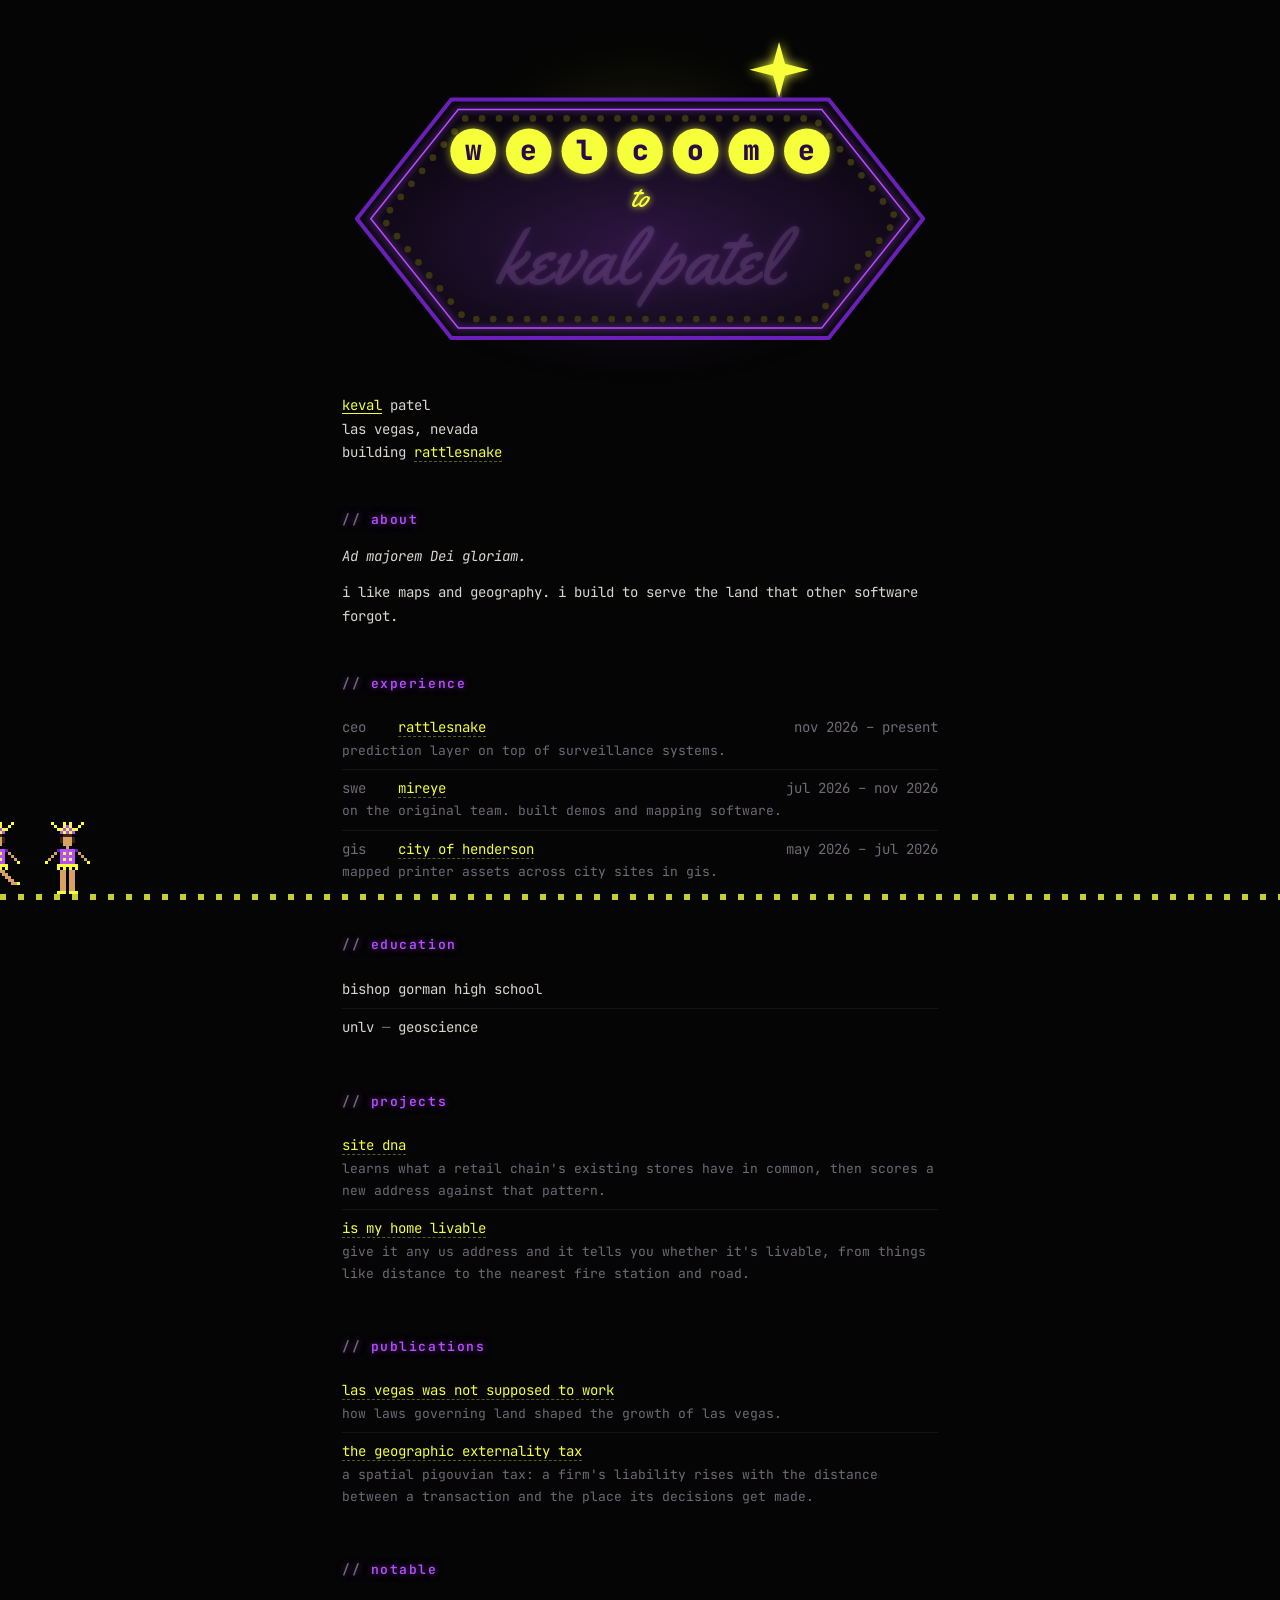
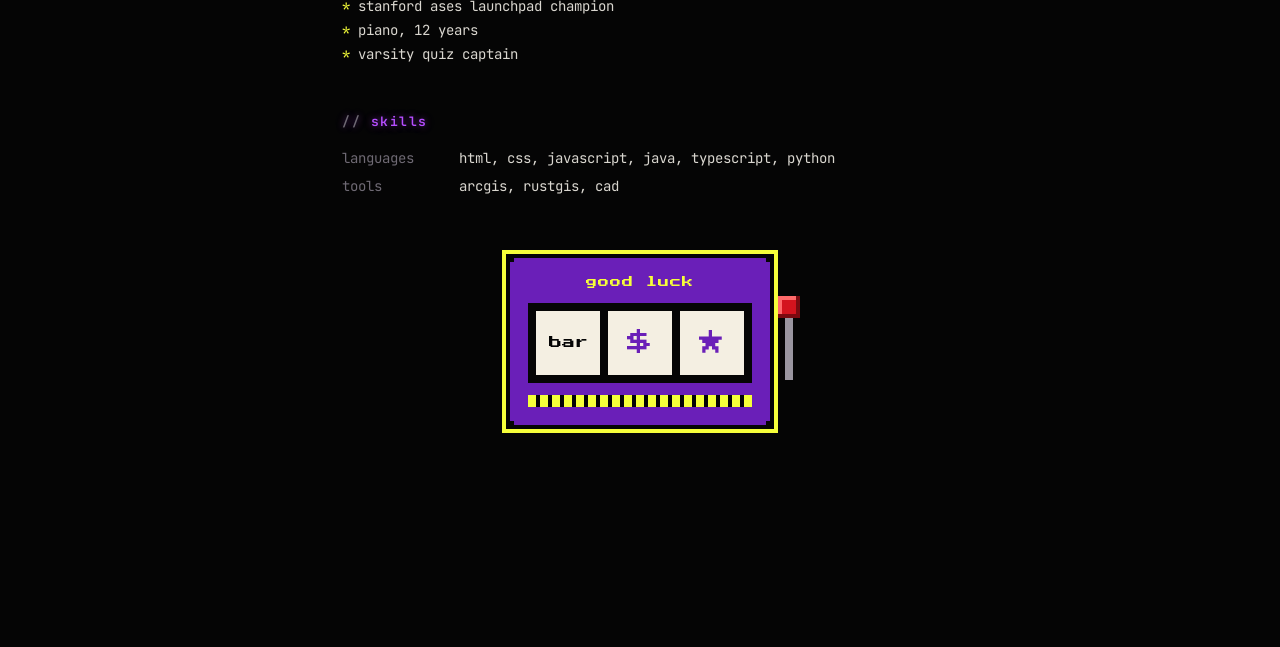
==== index.html @ f0a4af42 "rattlesnake heist: mobster snatches the snake; remove bio snake; stop sideways scroll on phones Co-A" ====
<!doctype html>
<html lang="en">
<head>
  <meta charset="utf-8">
  <meta name="viewport" content="width=device-width, initial-scale=1">
  <title>keval patel</title>
  <meta name="description" content="keval patel — las vegas, nevada. building rattlesnake.">
  <meta property="og:title" content="keval patel">
  <meta property="og:description" content="las vegas, nevada. building rattlesnake.">
  <meta property="og:type" content="website">
  <meta property="og:url" content="https://kevalpa.tel/">
  <meta property="og:image" content="https://kevalpa.tel/og.png">
  <meta property="og:image:width" content="1200">
  <meta property="og:image:height" content="630">
  <meta property="og:image:alt" content="a neon las vegas style sign reading welcome to keval patel">
  <meta name="twitter:card" content="summary_large_image">
  <meta name="theme-color" content="#050505">
  <link rel="icon" href="favicon.svg?v=2" type="image/svg+xml">
  <link rel="icon" href="favicon-32.png?v=2" type="image/png" sizes="32x32">
  <link rel="apple-touch-icon" href="apple-touch-icon.png?v=2">
  <link rel="preconnect" href="https://fonts.googleapis.com">
  <link rel="preconnect" href="https://fonts.gstatic.com" crossorigin>
  <link href="https://fonts.googleapis.com/css2?family=JetBrains+Mono:wght@400;600;800&family=Press+Start+2P&family=Yellowtail&display=swap" rel="stylesheet">
  <link rel="stylesheet" href="style.css?v=1795157743">
</head>
<body>
  <main>

    <!-- the sign. click it to flip the power. -->
    <header>
      <h1 class="sr">keval patel</h1>
      <button class="sign" id="sign" type="button" aria-label="neon sign reading welcome to keval patel. click to flip the power.">
        <svg viewBox="0 0 600 330" aria-hidden="true">
          <defs>
            <filter id="blur-lg" x="-20%" y="-50%" width="140%" height="200%"><feGaussianBlur stdDeviation="7"/></filter>
            <filter id="blur-sm" x="-20%" y="-50%" width="140%" height="200%"><feGaussianBlur stdDeviation="2.2"/></filter>
            <radialGradient id="wash" cx="50%" cy="60%" r="55%">
              <stop offset="0" stop-color="#b64dff" stop-opacity=".2"/>
              <stop offset="1" stop-color="#b64dff" stop-opacity="0"/>
            </radialGradient>
          </defs>

          <!-- star on its post -->
          <g class="topstar">
            <rect x="437" y="40" width="6" height="22" class="post"/>
            <path class="star" d="M440 2 L446 24 L470 30 L446 36 L440 58 L434 36 L410 30 L434 24 Z"/>
          </g>

          <!-- body -->
          <path class="body" d="M110,60 L490,60 L585,180 L490,300 L110,300 L15,180 Z"/>
          <path class="wash" d="M110,60 L490,60 L585,180 L490,300 L110,300 L15,180 Z" fill="url(#wash)"/>
          <path class="trim" d="M117,70 L483,70 L571,180 L483,290 L117,290 L29,180 Z"/>
          <path id="track" class="track" d="M124,79 L476,79 L559,180 L476,281 L124,281 L41,180 Z"/>
          <g id="bulbs"></g>

          <!-- w e l c o m e -->
          <g class="coins">
            <g transform="translate(132 112)"><circle r="23"/><text y="9">w</text></g>
            <g transform="translate(188 112)"><circle r="23"/><text y="9">e</text></g>
            <g transform="translate(244 112)"><circle r="23"/><text y="9">l</text></g>
            <g transform="translate(300 112)"><circle r="23"/><text y="9">c</text></g>
            <g transform="translate(356 112)"><circle r="23"/><text y="9">o</text></g>
            <g transform="translate(412 112)"><circle r="23"/><text y="9">m</text></g>
            <g transform="translate(468 112)"><circle r="23"/><text y="9">e</text></g>
          </g>

          <text class="to" x="300" y="168">to</text>

          <text class="name halo" x="300" y="246" filter="url(#blur-lg)">keval patel</text>
          <text class="name glow" x="300" y="246" filter="url(#blur-sm)">keval patel</text>
          <text class="name core" x="300" y="246">keval patel</text>

        </svg>
      </button>

      <p class="bio">
        <span class="say" tabindex="0" aria-label="keval, rhymes with level" data-tip="keval rhymes with level">keval</span> patel<br>
        las vegas, nevada<br>
        building <a href="https://userattlesnake.com">rattlesnake</a>
      </p>
    </header>

    <section>
      <h2>about</h2>
      <p class="keep-case"><em>Ad majorem Dei gloriam.</em></p>
      <p>i like maps and geography. i build to serve the land that other software forgot.</p>
    </section>

    <section>
      <h2>experience</h2>
      <ul class="rows">
        <li>
          <span class="what"><span class="role">ceo</span> <a href="https://userattlesnake.com">rattlesnake</a></span>
          <span class="when">nov 2026 &ndash; present</span>
          <span class="note">prediction layer on top of surveillance systems.</span>
        </li>
        <li>
          <span class="what"><span class="role">swe</span> <a href="https://mireye.com">mireye</a></span>
          <span class="when">jul 2026 &ndash; nov 2026</span>
          <span class="note">on the original team. built demos and mapping software.</span>
        </li>
        <li>
          <span class="what"><span class="role">gis</span> <a href="https://www.cityofhenderson.com">city of henderson</a></span>
          <span class="when">may 2026 &ndash; jul 2026</span>
          <span class="note">mapped printer assets across city sites in gis.</span>
        </li>
      </ul>
    </section>

    <section>
      <h2>education</h2>
      <ul class="rows">
        <li><span class="what">bishop gorman high school</span></li>
        <li><span class="what">unlv <span class="dim">&mdash;</span> geoscience</span></li>
      </ul>
    </section>

    <section>
      <h2>projects</h2>
      <ul class="rows">
        <li>
          <span class="what"><a href="https://site-dna.fly.dev/">site dna</a></span>
          <span class="note">learns what a retail chain's existing stores have in common, then scores a new address against that pattern.</span>
        </li>
        <li>
          <span class="what"><a href="https://github.com/Kevlar16/is-my-home-livable">is my home livable</a></span>
          <span class="note">give it any us address and it tells you whether it's livable, from things like distance to the nearest fire station and road.</span>
        </li>
      </ul>
    </section>

    <section>
      <h2>publications</h2>
      <ul class="rows">
        <li>
          <span class="what"><a href="https://www.lpnevada.org/zoning">las vegas was not supposed to work</a></span>
          <span class="note">how laws governing land shaped the growth of las vegas.</span>
        </li>
        <li>
          <span class="what"><a href="https://glintopenaccess.com/Economic/Abstract/Abstract-26-17">the geographic externality tax</a></span>
          <span class="note">a spatial pigouvian tax: a firm's liability rises with the distance between a transaction and the place its decisions get made.</span>
        </li>
      </ul>
    </section>

    <section>
      <h2>notable</h2>
      <ul class="plain">
        <li>stanford ases launchpad champion</li>
        <li>piano, 12 years</li>
        <li>varsity quiz captain</li>
      </ul>
    </section>

    <section>
      <h2>skills</h2>
      <dl class="skills">
        <dt>languages</dt>
        <dd>html, css, javascript, java, typescript, python</dd>
        <dt>tools</dt>
        <dd>arcgis, rustgis, cad</dd>
      </dl>
    </section>

    <!-- one last pull -->
    <section class="slots-wrap" aria-label="slot machine">
      <div class="slot" id="slot">
        <div class="slot-top"><span id="slot-msg">insert coin</span></div>
        <div class="reels">
          <div class="reel"><span>7</span></div>
          <div class="reel"><span>7</span></div>
          <div class="reel"><span>7</span></div>
        </div>
        <div class="slot-base"></div>
        <button class="lever" id="lever" type="button" aria-label="pull the lever"><i class="knob"></i><i class="arm"></i></button>
        <div class="coins-fx" id="coins-fx" aria-hidden="true"></div>
      </div>

      <!-- the payout: contact details, spelled out in coins on the first jackpot -->
      <div class="payout" id="payout">
        <dl class="skills">
          <dt>email</dt>
          <dd><a id="mail" href="#">email me</a></dd>
          <dt>linkedin</dt>
          <dd><a id="li" href="https://www.linkedin.com/in/kevalpatelnevada/">in/kevalpatelnevada</a></dd>
        </dl>
      </div>
    </section>


  </main>

  <!-- showgirls on parade while you scroll -->
  <div class="parade" id="parade" aria-hidden="true"></div>

  <script src="main.js?v=1795157743"></script>
  <script data-goatcounter="https://kevalpatel.goatcounter.com/count" async src="https://gc.zgo.at/count.js"></script>
</body>
</html>
---- style.css ----
/* keval.vegas */

:root {
  --bg: #050505;
  --ink: #d9d6cf;
  --dim: #6f6a74;
  --yellow: #f6ff3a;
  --yellow-off: #2f2c12;
  --purple: #b64dff;
  --purple-deep: #6a1fb8;
  --mono: "JetBrains Mono", ui-monospace, SFMono-Regular, Menlo, monospace;
  --script: "Yellowtail", cursive;
  --pixel: "Press Start 2P", var(--mono);
}

* { box-sizing: border-box; }

html { background: var(--bg); overflow-x: clip; }
body { overflow-x: clip; }

body {
  margin: 0;
  color: var(--ink);
  background: var(--bg);
  font: 14px/1.7 var(--mono);
  text-transform: lowercase;
  -webkit-font-smoothing: antialiased;
}

main {
  max-width: 640px;
  margin: 0 auto;
  padding: 40px 22px 140px;
}

.sr {
  position: absolute; width: 1px; height: 1px; overflow: hidden;
  clip: rect(0 0 0 0); white-space: nowrap;
}

a {
  color: var(--yellow);
  text-decoration: none;
  border-bottom: 1px dashed rgba(246, 255, 58, .35);
}
a:hover, a:focus-visible {
  color: var(--bg);
  background: var(--yellow);
  border-bottom-color: var(--yellow);
  outline: none;
}

::selection { background: var(--purple); color: var(--bg); }

.dim { color: var(--dim); }
.keep-case { text-transform: none; }
.keep-case em { font-style: italic; color: var(--ink); }

/* ---------- the sign ---------- */

.sign {
  position: relative;
  isolation: isolate;
  display: block;
  width: 100%;
  margin: 0;
  padding: 0;
  border: 0;
  background: none;
  color: inherit;
  cursor: pointer;
  -webkit-tap-highlight-color: transparent;
}
.sign::before {
  content: "";
  position: absolute;
  inset: -14% -10%;
  z-index: -1;
  background:
    radial-gradient(ellipse 50% 46% at 50% 56%, rgba(182, 77, 255, .26), transparent 70%),
    radial-gradient(ellipse 30% 24% at 50% 30%, rgba(246, 255, 58, .07), transparent 70%);
  filter: blur(18px);
  pointer-events: none;
  transition: opacity .15s;
}
.sign.off::before { opacity: 0; }
.sign:has(svg.fx-brown)::before { opacity: .45; }
.sign:focus-visible { outline: 1px dashed var(--yellow); outline-offset: 6px; }
.sign svg { display: block; width: 100%; height: auto; overflow: visible; }

.sign .body  { fill: #0b0711; stroke: var(--purple-deep); stroke-width: 4; stroke-linejoin: round; }
.sign .trim  { fill: none; stroke: var(--purple); stroke-width: 1.5; filter: drop-shadow(0 0 4px var(--purple)); }
.sign .track { fill: none; stroke: none; }
.sign .post  { fill: #3a2a48; }
.sign .star  { fill: var(--yellow); filter: drop-shadow(0 0 6px var(--yellow)); transform-origin: 440px 30px; animation: twinkle 3.2s ease-in-out infinite; }

.sign .coins circle { fill: var(--yellow); filter: drop-shadow(0 0 5px rgba(246,255,58,.6)); }
.sign .coins text   { fill: #2a0a4a; font: 800 28px var(--mono); text-anchor: middle; }

.sign .to   { fill: var(--yellow); font: 28px var(--script); text-anchor: middle; filter: drop-shadow(0 0 4px var(--yellow)); }

.sign .name { font: 80px var(--script); text-anchor: middle; }
.sign .halo { fill: var(--purple); opacity: .9; }
.sign .glow { fill: var(--purple); }
.sign .core { fill: #f6e6ff; }

.bulb { fill: #3a3510; animation: chase 1.2s steps(1, end) infinite; }
.bulb.p1 { animation-delay: -.4s; }
.bulb.p2 { animation-delay: -.8s; }
@keyframes chase {
  0%     { fill: var(--yellow); filter: drop-shadow(0 0 3px var(--yellow)); }
  33.33% { fill: #3a3510; filter: none; }
}

/* one tube on its way out, like every sign on fremont */
.dying { animation: dying 7s linear infinite; }
@keyframes dying {
  0%, 61%, 63%, 64.5%, 80%, 100% { fill-opacity: 1; }
  62%, 64%                        { fill-opacity: .08; }
  81%, 81.6%                      { fill-opacity: .3; }
}

@keyframes twinkle {
  0%, 100% { transform: scale(1) rotate(0deg); }
  50%      { transform: scale(.7) rotate(45deg); }
}

/* flicker states, driven by main.js */
.sign tspan.fx-off { fill-opacity: .07; }
.sign .coins g.fx-off,
.sign .to.fx-off,
.sign .name.fx-off { opacity: .1; }
.sign svg.fx-brown { opacity: .5; }

/* power off */
.sign.off .star, .sign.off .coins circle, .sign.off .to { fill: var(--yellow-off); filter: none; animation: none; }
.sign.off .coins text { fill: #120c06; }
.sign.off .halo, .sign.off .glow { opacity: 0; }
.sign.off .core { fill: #2a2030; }
.sign.off .trim { stroke: #2a1838; filter: none; }
.sign.off .wash { opacity: 0; }
.sign.off .bulb { animation: none; fill: #1d1b0a; filter: none; }
.sign.off .dying { animation: none; }
.sign.booting svg { animation: boot .7s linear 1; }
@keyframes boot {
  0%, 18%, 30%, 52% { opacity: .25; }
  10%, 24%, 40%, 100% { opacity: 1; }
}

/* ---------- content ---------- */

.bio { margin: 26px 0 0; }

/* the rattlesnake heist strip (drawn by main.js) */
.heist {
  position: absolute;
  z-index: 30;
  pointer-events: none;
  image-rendering: pixelated;
}

/* pronunciation, on hover or tap */
.say {
  position: relative;
  color: var(--yellow);
  text-decoration: underline;
  text-underline-offset: 3px;
  cursor: help;
  outline: none;
}
.say::after {
  content: attr(data-tip);
  position: absolute;
  left: 0; bottom: calc(100% + 8px);
  padding: 4px 9px;
  white-space: nowrap;
  color: var(--yellow);
  background: #050505;
  border: 1px solid var(--purple);
  box-shadow: 0 0 10px rgba(182, 77, 255, .35);
  font-size: 12px;
  pointer-events: none;
  opacity: 0;
  transform: translateY(4px);
  transition: opacity .12s, transform .12s;
}
.say:hover::after,
.say:focus-visible::after,
.say.show::after { opacity: 1; transform: translateY(0); }

section { margin-top: 44px; }

h2 {
  margin: 0 0 14px;
  font-size: 13px;
  font-weight: 600;
  letter-spacing: .12em;
  color: var(--purple);
  text-shadow: 0 0 6px rgba(182, 77, 255, .5), 0 0 18px rgba(182, 77, 255, .18);
}
h2::before { content: "// "; color: var(--dim); }

p { margin: 0 0 12px; }

ul { list-style: none; margin: 0; padding: 0; }

.rows li {
  display: grid;
  grid-template-columns: 1fr auto;
  column-gap: 16px;
  padding: 7px 0;
  border-bottom: 1px solid #16141a;
}
.rows li:last-child { border-bottom: 0; }
.role { display: inline-block; min-width: 3.4em; color: var(--dim); }
.when { color: var(--dim); white-space: nowrap; }
.note { grid-column: 1 / -1; color: var(--dim); font-size: 13px; }

.plain li::before { content: "* "; color: var(--yellow); }

.skills {
  display: grid;
  grid-template-columns: 7.5em 1fr;
  gap: 4px 12px;
  margin: 0;
}
.skills dt { color: var(--dim); }
.skills dd { margin: 0; }

footer {
  margin-top: 40px;
  padding-top: 18px;
  border-top: 1px solid #16141a;
}

/* ---------- slot machine ---------- */

.slots-wrap {
  margin-top: 64px;
  display: flex;
  flex-direction: column;
  align-items: center;
}

/* ---------- payout (contact) ---------- */

.payout { margin-top: 34px; }
.payout .skills { grid-template-columns: 6em auto; }
.payout dt { transition: opacity .4s; }
.payout .ch { display: inline-block; white-space: pre; }
.payout a { transition: border-color .5s; }
.payout.pending a { border-bottom-color: transparent; }
.payout.pending dt,
.payout.pending .ch { opacity: 0; }
.payout .ch.land { animation: land .35s ease-out; }
@keyframes land {
  0%   { color: #fff; text-shadow: 0 0 10px var(--yellow); }
  100% { text-shadow: none; }
}

.gold {
  position: absolute;
  z-index: 20;
  width: 18px; height: 18px;
  margin: -9px 0 0 -9px;
  display: grid;
  place-items: center;
  border-radius: 50%;
  background: var(--yellow);
  box-shadow: inset -2px -2px 0 #9a8f00, 0 0 8px rgba(246, 255, 58, .55);
  color: #2a0a4a;
  font: 8px/1 var(--pixel);
  text-transform: none;
  pointer-events: none;
  will-change: transform;
}

.slot {
  --px: 4px;
  position: relative;
  width: 252px;
  padding: 0 0 14px;
  background: var(--purple-deep);
  font-family: var(--pixel);
  image-rendering: pixelated;
  /* stepped pixel corners */
  box-shadow:
    0 calc(var(--px) * -1) 0 0 var(--purple-deep),
    0 var(--px) 0 0 var(--purple-deep),
    calc(var(--px) * -1) 0 0 0 var(--purple-deep),
    var(--px) 0 0 0 var(--purple-deep),
    0 0 0 calc(var(--px) * 2) #050505,
    0 0 0 calc(var(--px) * 3) var(--yellow);
}
.slot-top {
  margin: 0 12px;
  padding: 12px 0 10px;
  text-align: center;
  font-size: 11px;
  color: var(--yellow);
  letter-spacing: 1px;
}
.slot.win .slot-top { animation: blink .35s steps(1) 8; }
@keyframes blink { 50% { color: var(--purple); background: var(--yellow); } }

.reels {
  display: grid;
  grid-template-columns: repeat(3, 1fr);
  gap: 8px;
  margin: 0 14px;
  padding: 8px;
  background: #050505;
}
.reel {
  height: 64px;
  display: grid;
  place-items: center;
  background: #f4efe2;
  color: #6a1fb8;
  font-size: 26px;
  overflow: hidden;
}
.reel span { display: block; text-transform: none; }
.reel.spin span { animation: jitter .08s steps(1) infinite; }
@keyframes jitter { 50% { transform: translateY(6px); } }
.reel .s7   { color: #d4141e; }
.reel .sbar { font-size: 13px; color: #050505; }

.slot-base {
  height: 12px;
  margin: 12px 14px 0;
  background: repeating-linear-gradient(90deg, var(--yellow) 0 8px, #050505 8px 12px);
}

.lever {
  position: absolute;
  right: -34px; top: 34px;
  width: 22px; height: 96px;
  padding: 0; border: 0; background: none;
  cursor: pointer;
}
.lever .arm {
  position: absolute; left: 7px; top: 14px;
  width: 8px; height: 70px;
  background: #9a96a0;
  transform-origin: 50% 100%;
  transition: transform .12s steps(3);
}
.lever .knob {
  position: absolute; left: 0; top: 0; z-index: 1;
  width: 22px; height: 22px;
  background: #d4141e;
  box-shadow: inset -4px -4px 0 #7a0a10, inset 4px 4px 0 #ff6a6a;
  transition: transform .12s steps(3);
}
.lever.pulled .arm  { transform: scaleY(-.2); }
.lever.pulled .knob { transform: translateY(70px); }
.lever:focus-visible { outline: 1px dashed var(--yellow); outline-offset: 4px; }

.coins-fx { position: absolute; inset: -40px -20px 0; pointer-events: none; overflow: visible; }
.coin {
  position: absolute; top: 0;
  width: 10px; height: 10px;
  background: var(--yellow);
  box-shadow: inset -2px -2px 0 #9a8f00;
  animation: drop 1.1s steps(10) forwards;
}
@keyframes drop {
  0%   { transform: translate(0, 0); opacity: 1; }
  100% { transform: translate(var(--dx), 220px); opacity: 0; }
}

/* ---------- parade ---------- */

.parade {
  position: fixed;
  left: 0; right: 0; bottom: 0;
  height: 84px;
  pointer-events: none;
  opacity: 0;
  transition: opacity .35s steps(4);
  z-index: 10;
  overflow: hidden;
}
.parade::before {
  /* a strip of stage lights */
  content: "";
  position: absolute; left: 0; right: 0; bottom: 0; height: 6px;
  background: repeating-linear-gradient(90deg, var(--yellow) 0 6px, transparent 6px 18px);
  opacity: .8;
}
.parade.on { opacity: 1; }
.parade img {
  position: absolute; bottom: 6px; left: 0;
  width: 45px; height: 72px;
  image-rendering: pixelated;
}

@media (max-width: 480px) {
  .rows li { grid-template-columns: 1fr; }
  .when { font-size: 12px; }
  .slot { transform: scale(.9); }
}

@media (prefers-reduced-motion: reduce) {
  .bulb, .dying, .star, .reel span { animation: none !important; }
  .bulb { fill: var(--yellow); }
  .bulb.p1, .bulb.p2 { fill: #3a3510; }
  .parade { display: none; }
}
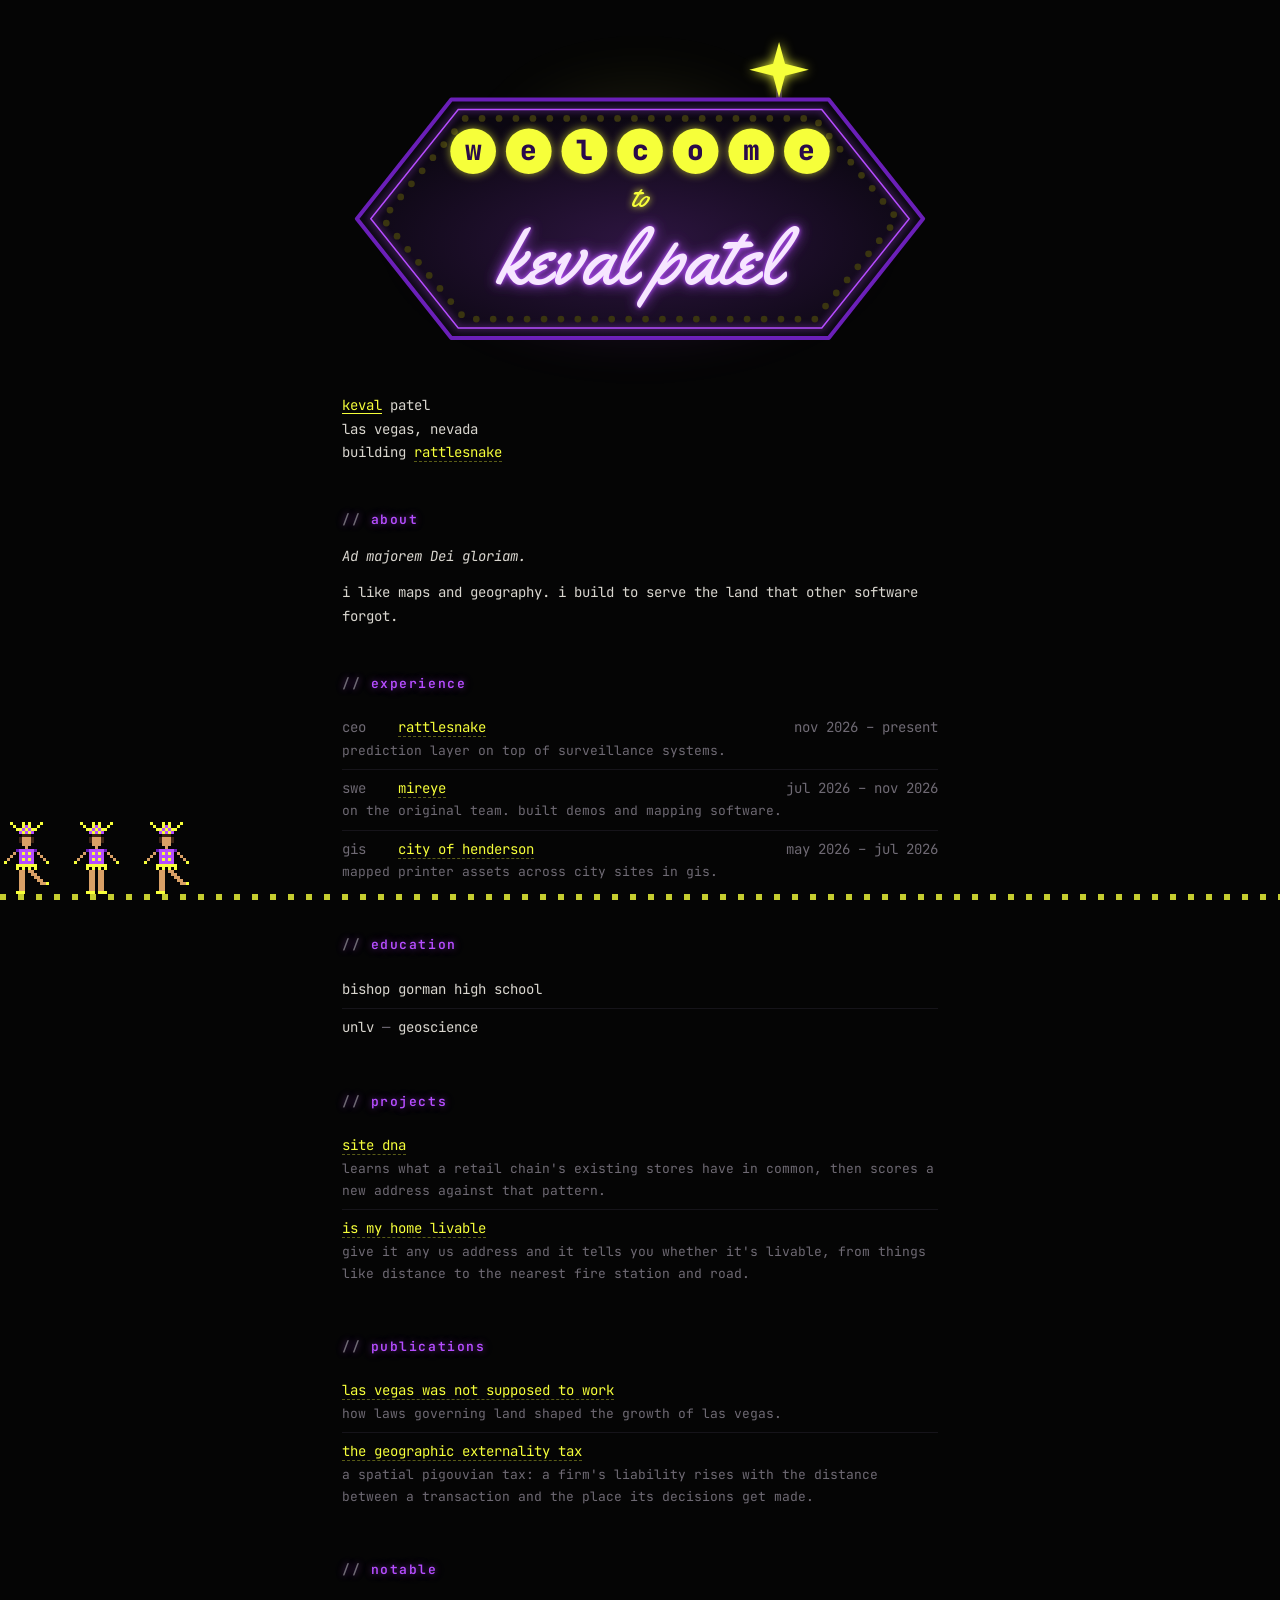
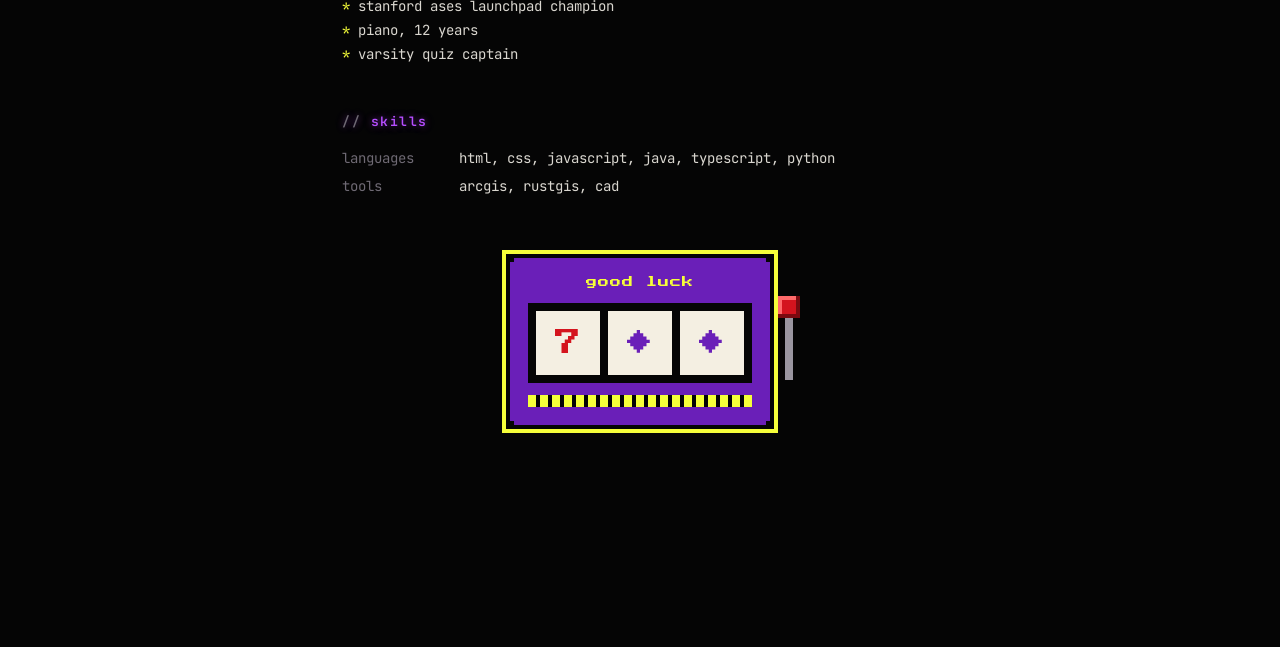
==== commit 9f96b683: "move the rattlesnake heist to the bio link Co-Authored-By: Claude Opus 5.5 <noreply@anthropic.com> C" ====
--- a/index.html
+++ b/index.html
@@ -21,7 +21,7 @@
   <link rel="preconnect" href="https://fonts.googleapis.com">
   <link rel="preconnect" href="https://fonts.gstatic.com" crossorigin>
   <link href="https://fonts.googleapis.com/css2?family=JetBrains+Mono:wght@400;600;800&family=Press+Start+2P&family=Yellowtail&display=swap" rel="stylesheet">
-  <link rel="stylesheet" href="style.css?v=1795157743">
+  <link rel="stylesheet" href="style.css?v=1795158521">
 </head>
 <body>
   <main>
@@ -193,7 +193,7 @@
   <!-- showgirls on parade while you scroll -->
   <div class="parade" id="parade" aria-hidden="true"></div>
 
-  <script src="main.js?v=1795157743"></script>
+  <script src="main.js?v=1795158521"></script>
   <script data-goatcounter="https://kevalpatel.goatcounter.com/count" async src="https://gc.zgo.at/count.js"></script>
 </body>
 </html>
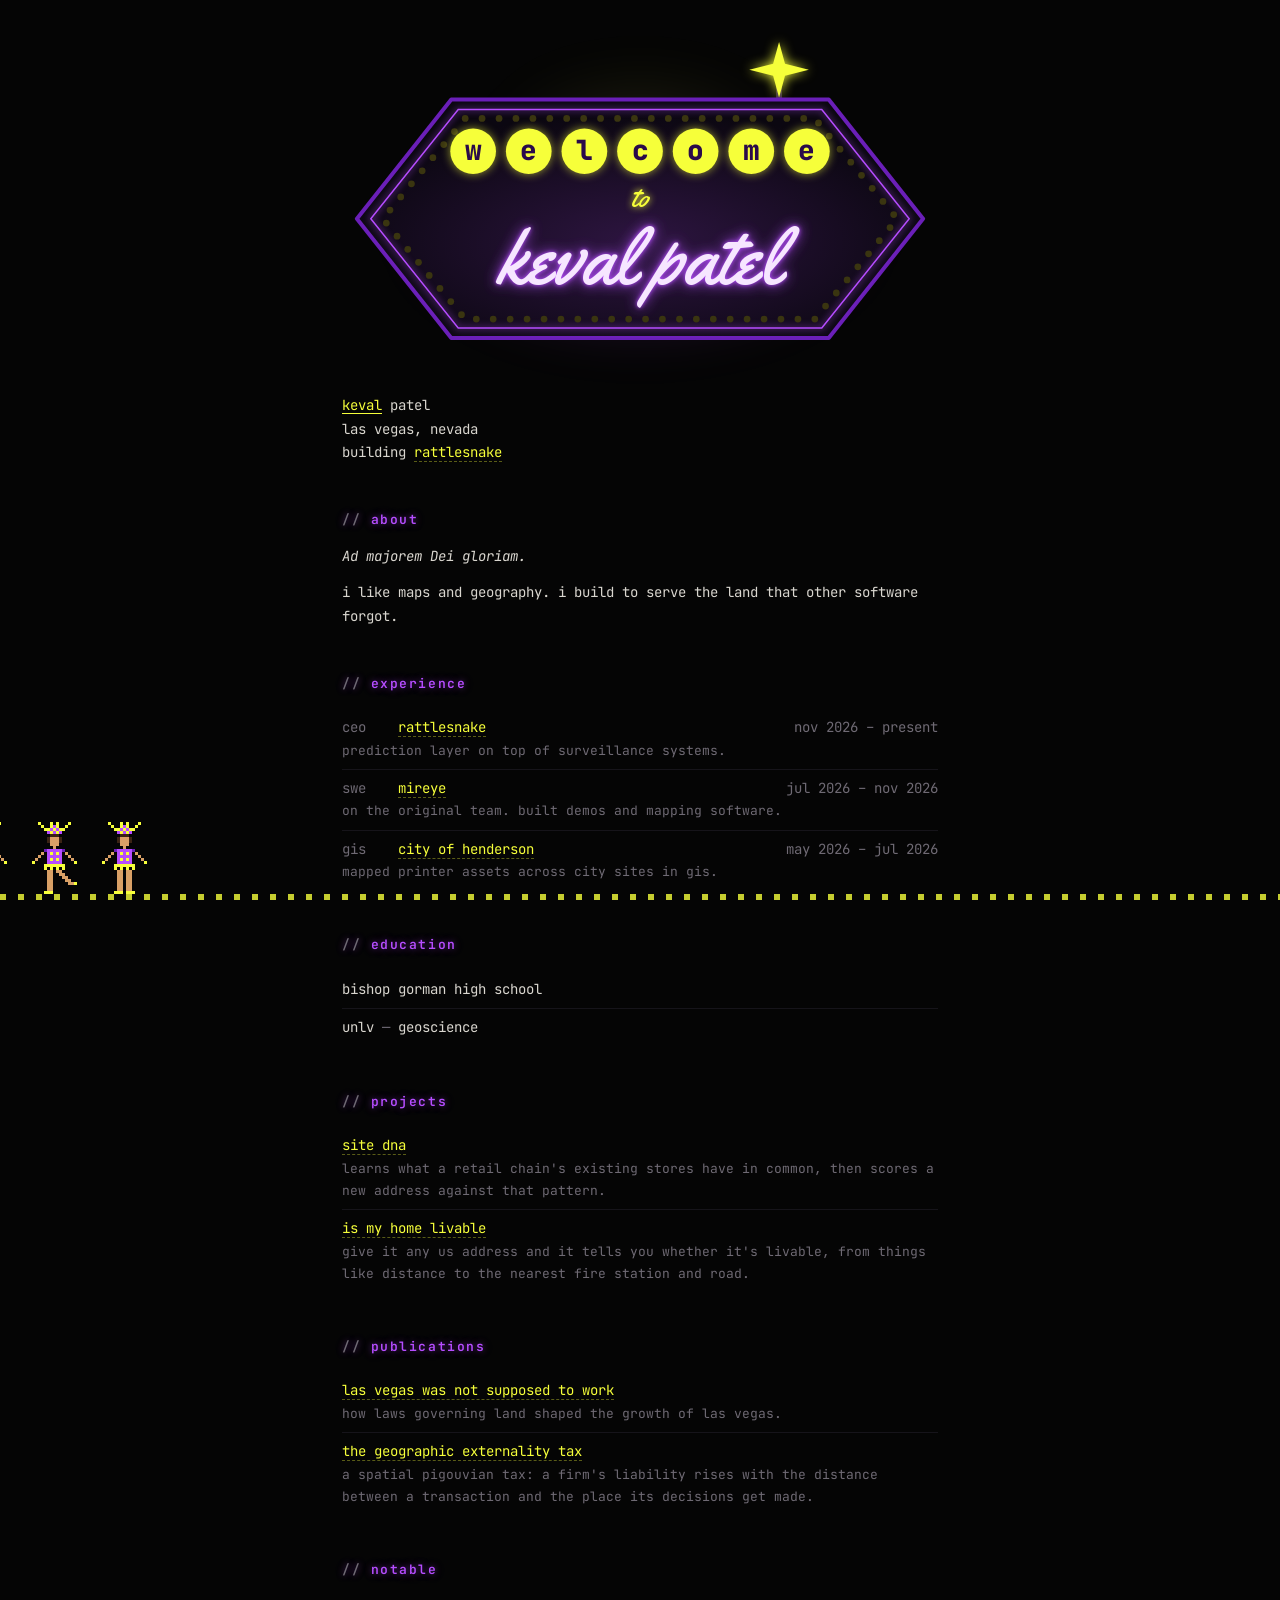
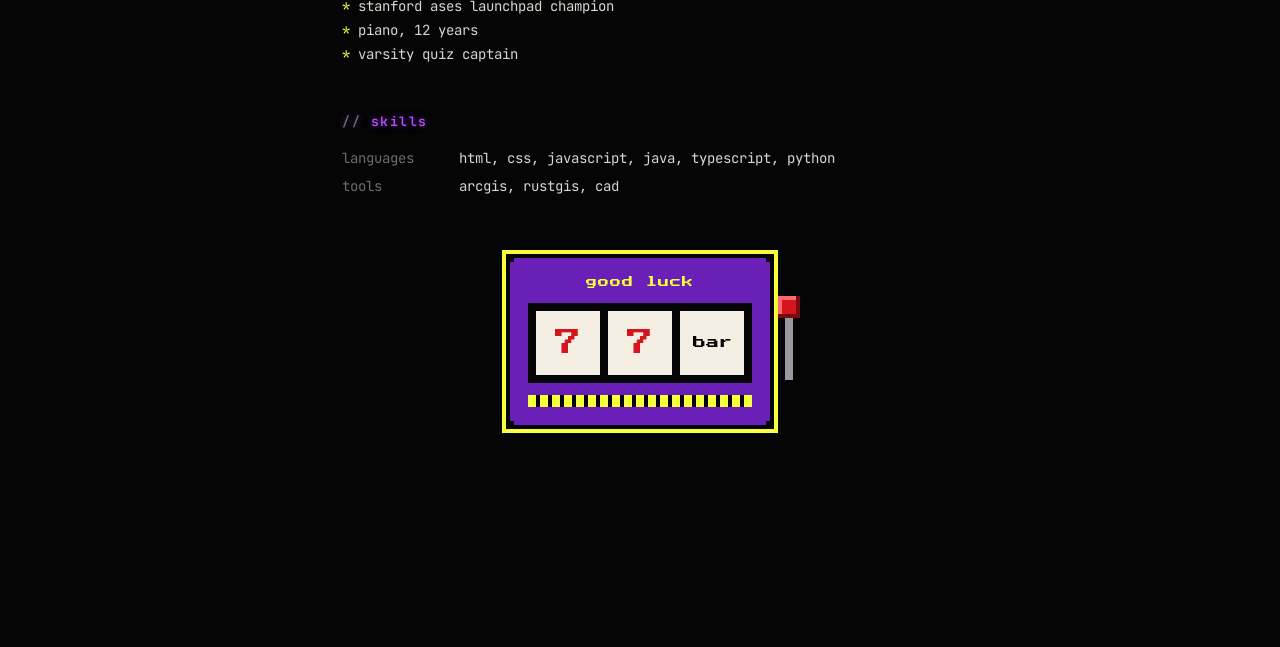
==== commit 0bdb7c87: "pixel tourists posing, snapping and gawking in front of the sign Co-Authored-By: Claude Opus 5.5 <no" ====
--- a/index.html
+++ b/index.html
@@ -21,7 +21,7 @@
   <link rel="preconnect" href="https://fonts.googleapis.com">
   <link rel="preconnect" href="https://fonts.gstatic.com" crossorigin>
   <link href="https://fonts.googleapis.com/css2?family=JetBrains+Mono:wght@400;600;800&family=Press+Start+2P&family=Yellowtail&display=swap" rel="stylesheet">
-  <link rel="stylesheet" href="style.css?v=1795158521">
+  <link rel="stylesheet" href="style.css?v=1795158821">
 </head>
 <body>
   <main>
@@ -72,6 +72,7 @@
 
         </svg>
       </button>
+      <div class="plaza" aria-hidden="true"><canvas id="tourists"></canvas></div>
 
       <p class="bio">
         <span class="say" tabindex="0" aria-label="keval, rhymes with level" data-tip="keval rhymes with level">keval</span> patel<br>
@@ -193,7 +194,7 @@
   <!-- showgirls on parade while you scroll -->
   <div class="parade" id="parade" aria-hidden="true"></div>
 
-  <script src="main.js?v=1795158521"></script>
+  <script src="main.js?v=1795158821"></script>
   <script data-goatcounter="https://kevalpatel.goatcounter.com/count" async src="https://gc.zgo.at/count.js"></script>
 </body>
 </html>
--- a/style.css
+++ b/style.css
@@ -145,6 +145,16 @@
 @keyframes boot {
   0%, 18%, 30%, 52% { opacity: .25; }
   10%, 24%, 40%, 100% { opacity: 1; }
+}
+
+/* tourists in front of the sign (drawn by main.js) */
+.plaza { position: relative; height: 0; }
+.plaza canvas {
+  position: absolute;
+  left: 0; bottom: 3px;
+  width: 100%;
+  pointer-events: none;
+  image-rendering: pixelated;
 }
 
 /* ---------- content ---------- */
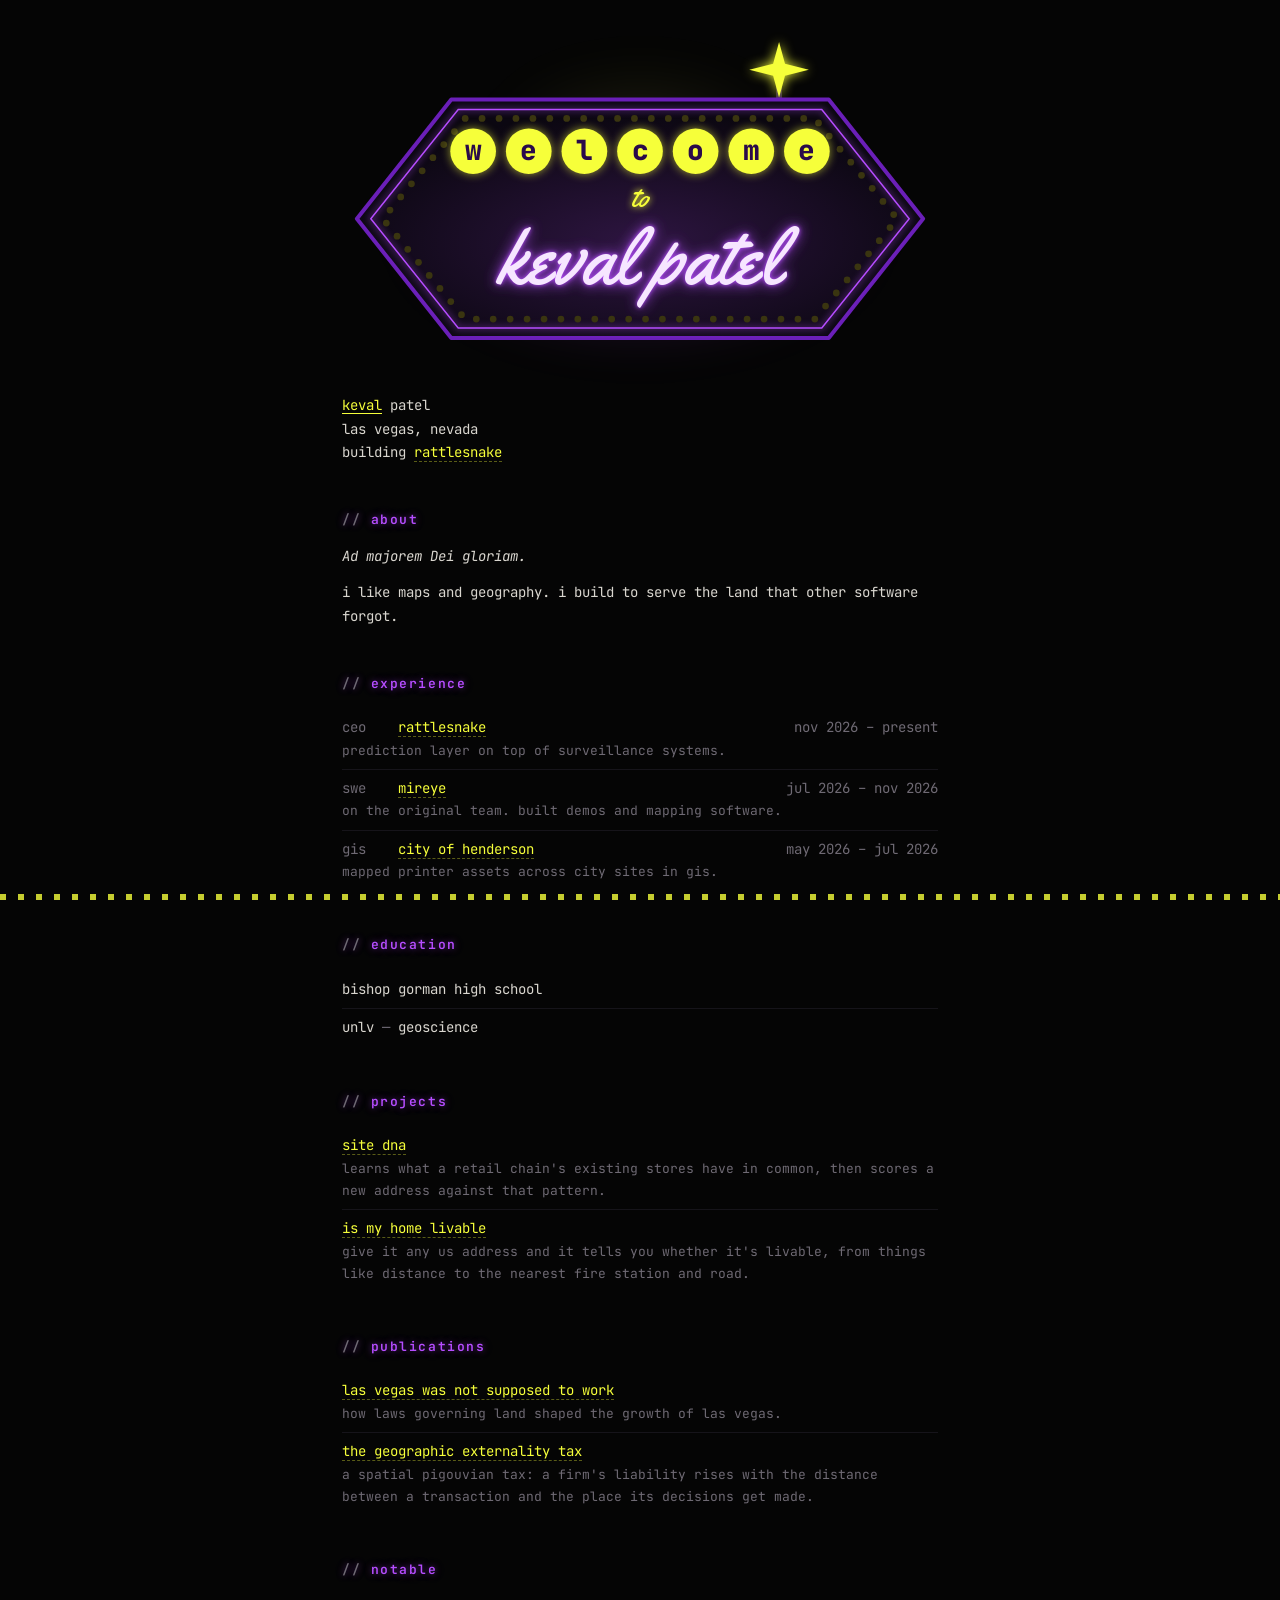
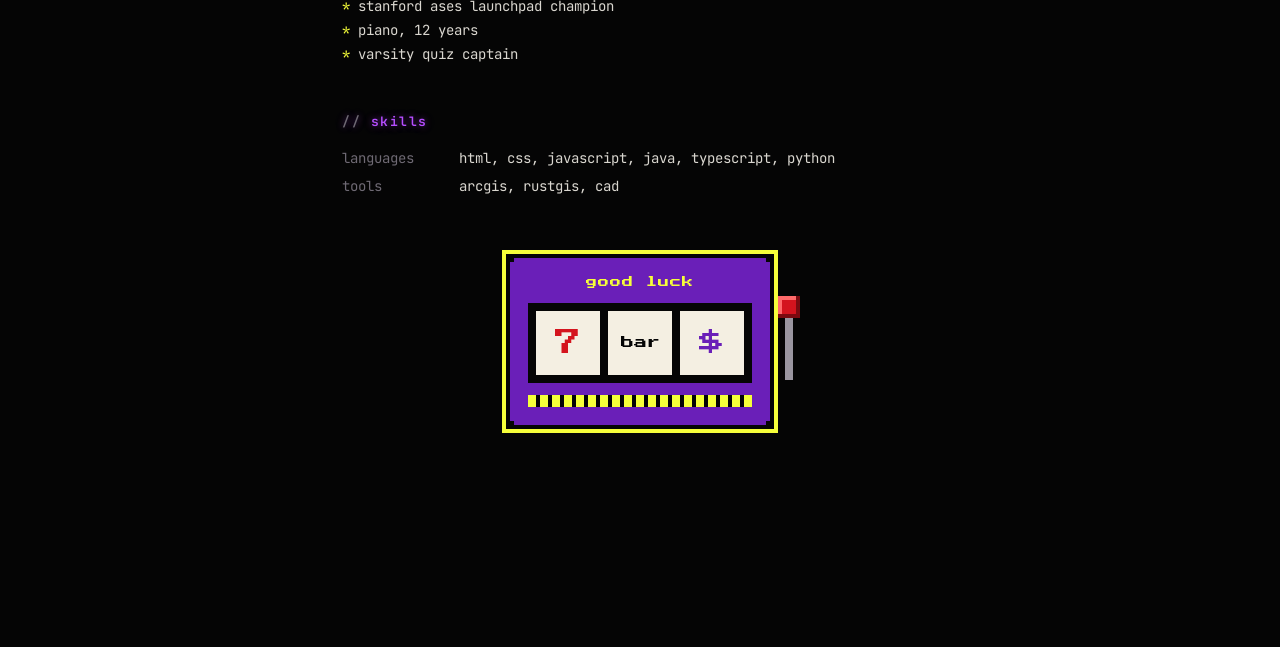
==== commit 0eecb066: "showgirls enter at the bottom after the payout; stage line stays lit Co-Authored-By: Claude Opus 5.5" ====
--- a/index.html
+++ b/index.html
@@ -21,7 +21,7 @@
   <link rel="preconnect" href="https://fonts.googleapis.com">
   <link rel="preconnect" href="https://fonts.gstatic.com" crossorigin>
   <link href="https://fonts.googleapis.com/css2?family=JetBrains+Mono:wght@400;600;800&family=Press+Start+2P&family=Yellowtail&display=swap" rel="stylesheet">
-  <link rel="stylesheet" href="style.css?v=1795158821">
+  <link rel="stylesheet" href="style.css?v=1795159101">
 </head>
 <body>
   <main>
@@ -188,13 +188,13 @@
       </div>
     </section>
 
-
+    <div id="end" aria-hidden="true"></div>
   </main>
 
   <!-- showgirls on parade while you scroll -->
   <div class="parade" id="parade" aria-hidden="true"></div>
 
-  <script src="main.js?v=1795158821"></script>
+  <script src="main.js?v=1795159101"></script>
   <script data-goatcounter="https://kevalpatel.goatcounter.com/count" async src="https://gc.zgo.at/count.js"></script>
 </body>
 </html>
--- a/style.css
+++ b/style.css
@@ -387,19 +387,18 @@
   left: 0; right: 0; bottom: 0;
   height: 84px;
   pointer-events: none;
-  opacity: 0;
-  transition: opacity .35s steps(4);
   z-index: 10;
   overflow: hidden;
 }
 .parade::before {
-  /* a strip of stage lights */
+  /* the stage edge: dark until the girls arrive, then it stays lit */
   content: "";
   position: absolute; left: 0; right: 0; bottom: 0; height: 6px;
   background: repeating-linear-gradient(90deg, var(--yellow) 0 6px, transparent 6px 18px);
-  opacity: .8;
-}
-.parade.on { opacity: 1; }
+  opacity: 0;
+  transition: opacity .4s steps(4);
+}
+.parade.lit::before { opacity: .8; }
 .parade img {
   position: absolute; bottom: 6px; left: 0;
   width: 45px; height: 72px;
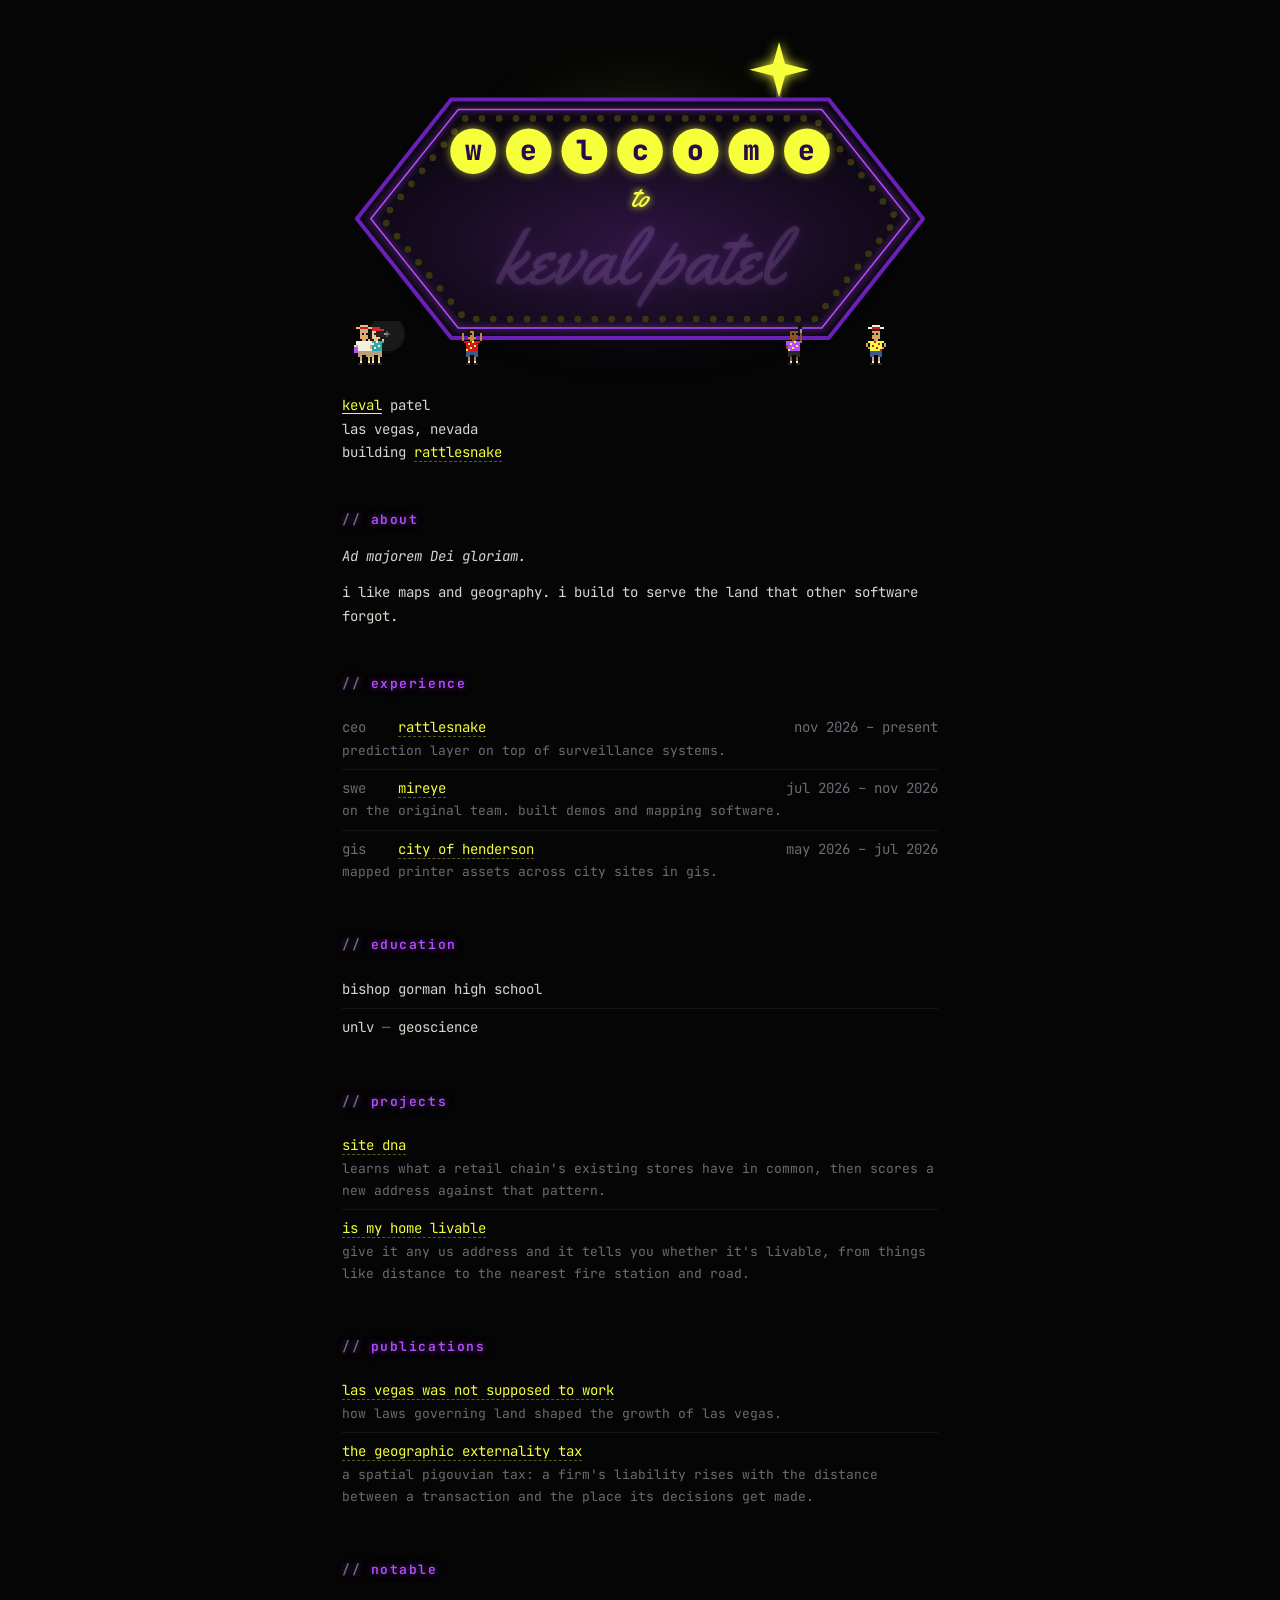
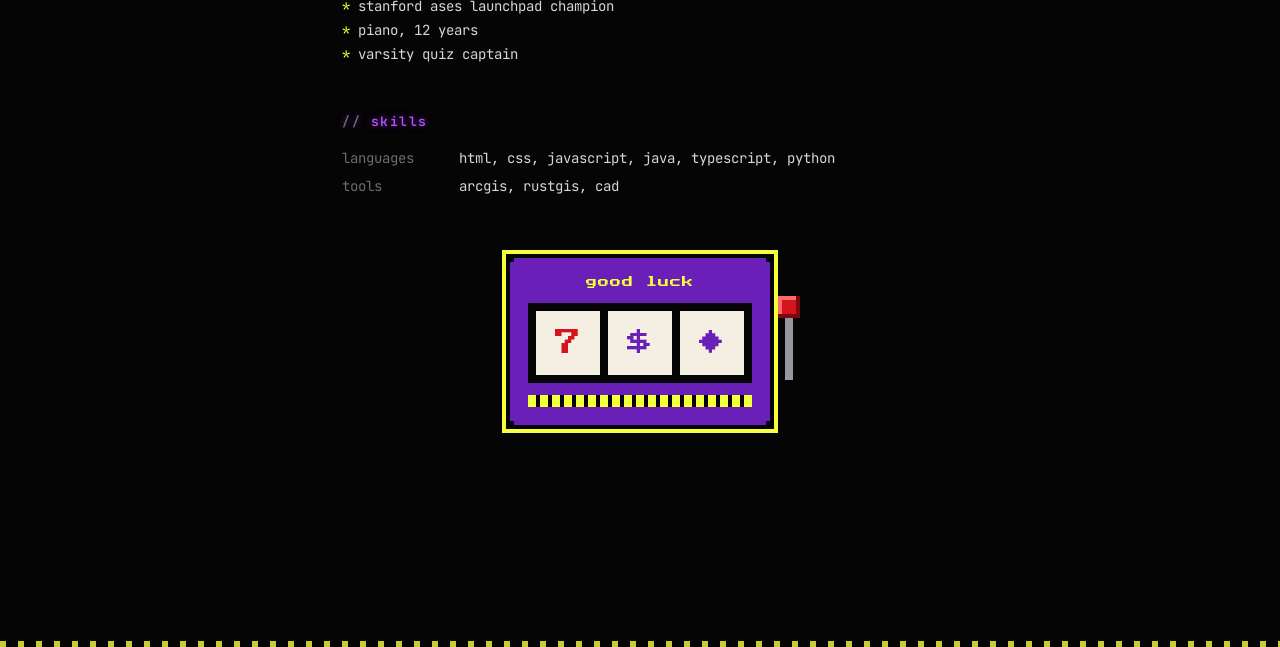
==== commit dfe61ad4: "pin the stage line and showgirls to the bottom of the page Co-Authored-By: Claude Opus 5.5 <noreply@" ====
--- a/index.html
+++ b/index.html
@@ -21,7 +21,7 @@
   <link rel="preconnect" href="https://fonts.googleapis.com">
   <link rel="preconnect" href="https://fonts.gstatic.com" crossorigin>
   <link href="https://fonts.googleapis.com/css2?family=JetBrains+Mono:wght@400;600;800&family=Press+Start+2P&family=Yellowtail&display=swap" rel="stylesheet">
-  <link rel="stylesheet" href="style.css?v=1795159101">
+  <link rel="stylesheet" href="style.css?v=1795159227">
 </head>
 <body>
   <main>
@@ -194,7 +194,7 @@
   <!-- showgirls on parade while you scroll -->
   <div class="parade" id="parade" aria-hidden="true"></div>
 
-  <script src="main.js?v=1795159101"></script>
+  <script src="main.js?v=1795159227"></script>
   <script data-goatcounter="https://kevalpatel.goatcounter.com/count" async src="https://gc.zgo.at/count.js"></script>
 </body>
 </html>
--- a/style.css
+++ b/style.css
@@ -16,7 +16,7 @@
 * { box-sizing: border-box; }
 
 html { background: var(--bg); overflow-x: clip; }
-body { overflow-x: clip; }
+body { overflow-x: clip; position: relative; }
 
 body {
   margin: 0;
@@ -383,7 +383,8 @@
 /* ---------- parade ---------- */
 
 .parade {
-  position: fixed;
+  /* pinned to the very bottom of the page, not the screen: the stage is down there */
+  position: absolute;
   left: 0; right: 0; bottom: 0;
   height: 84px;
   pointer-events: none;
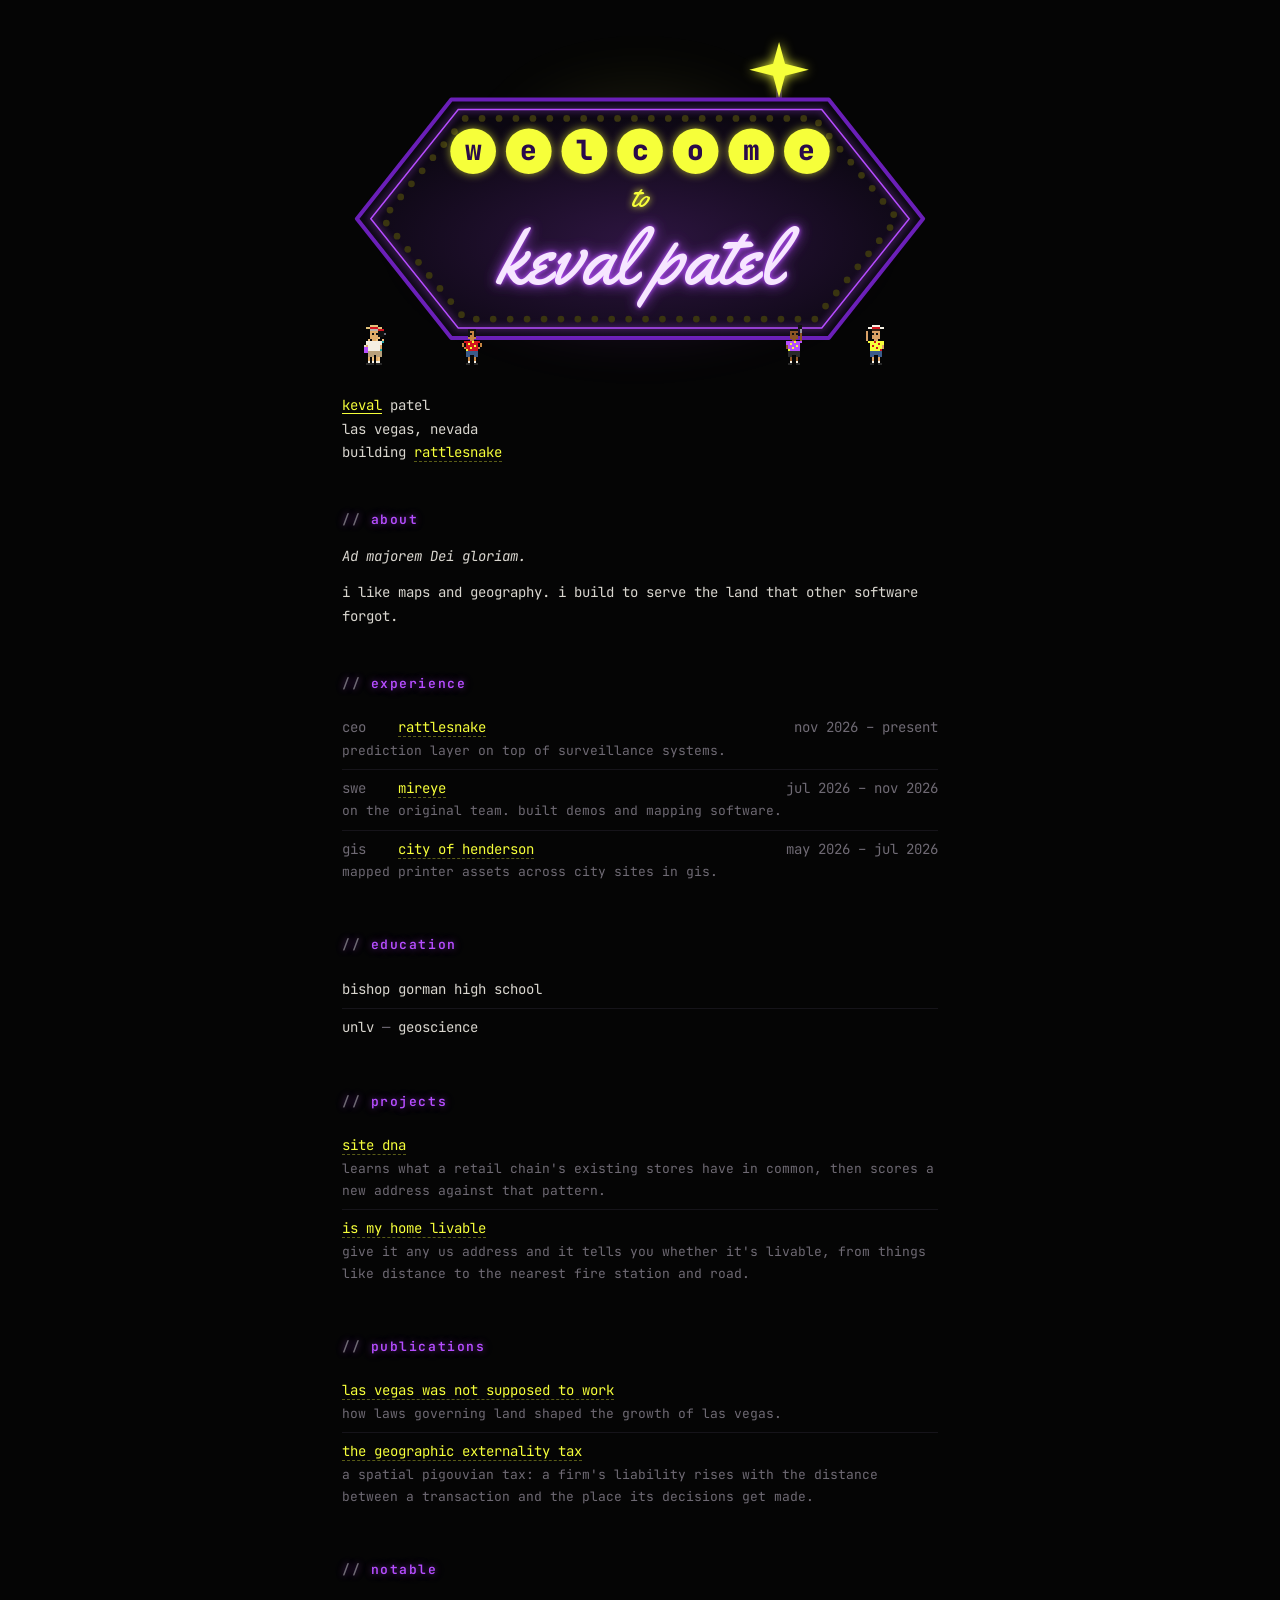
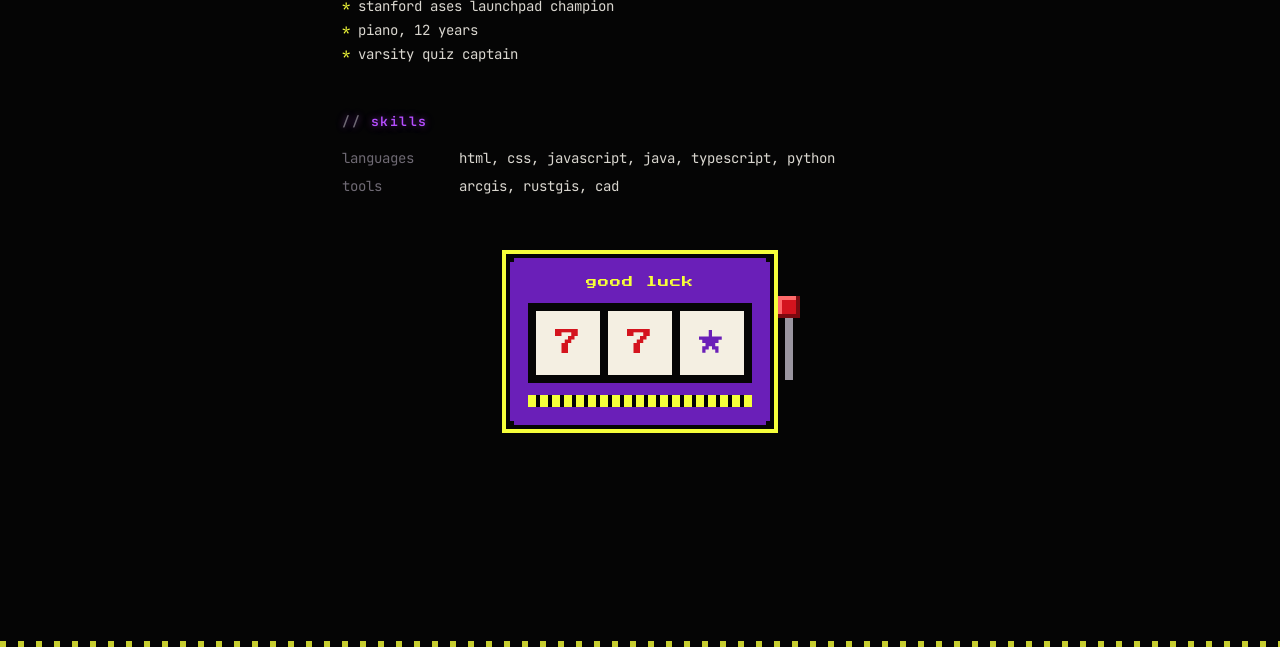
==== commit 3d8d9203: "fix tourists flickering on phones when the address bar resizes the viewport Co-Authored-By: Claude O" ====
--- a/index.html
+++ b/index.html
@@ -21,7 +21,7 @@
   <link rel="preconnect" href="https://fonts.googleapis.com">
   <link rel="preconnect" href="https://fonts.gstatic.com" crossorigin>
   <link href="https://fonts.googleapis.com/css2?family=JetBrains+Mono:wght@400;600;800&family=Press+Start+2P&family=Yellowtail&display=swap" rel="stylesheet">
-  <link rel="stylesheet" href="style.css?v=1795159227">
+  <link rel="stylesheet" href="style.css?v=1795160942">
 </head>
 <body>
   <main>
@@ -194,7 +194,7 @@
   <!-- showgirls on parade while you scroll -->
   <div class="parade" id="parade" aria-hidden="true"></div>
 
-  <script src="main.js?v=1795159227"></script>
+  <script src="main.js?v=1795160942"></script>
   <script data-goatcounter="https://kevalpatel.goatcounter.com/count" async src="https://gc.zgo.at/count.js"></script>
 </body>
 </html>
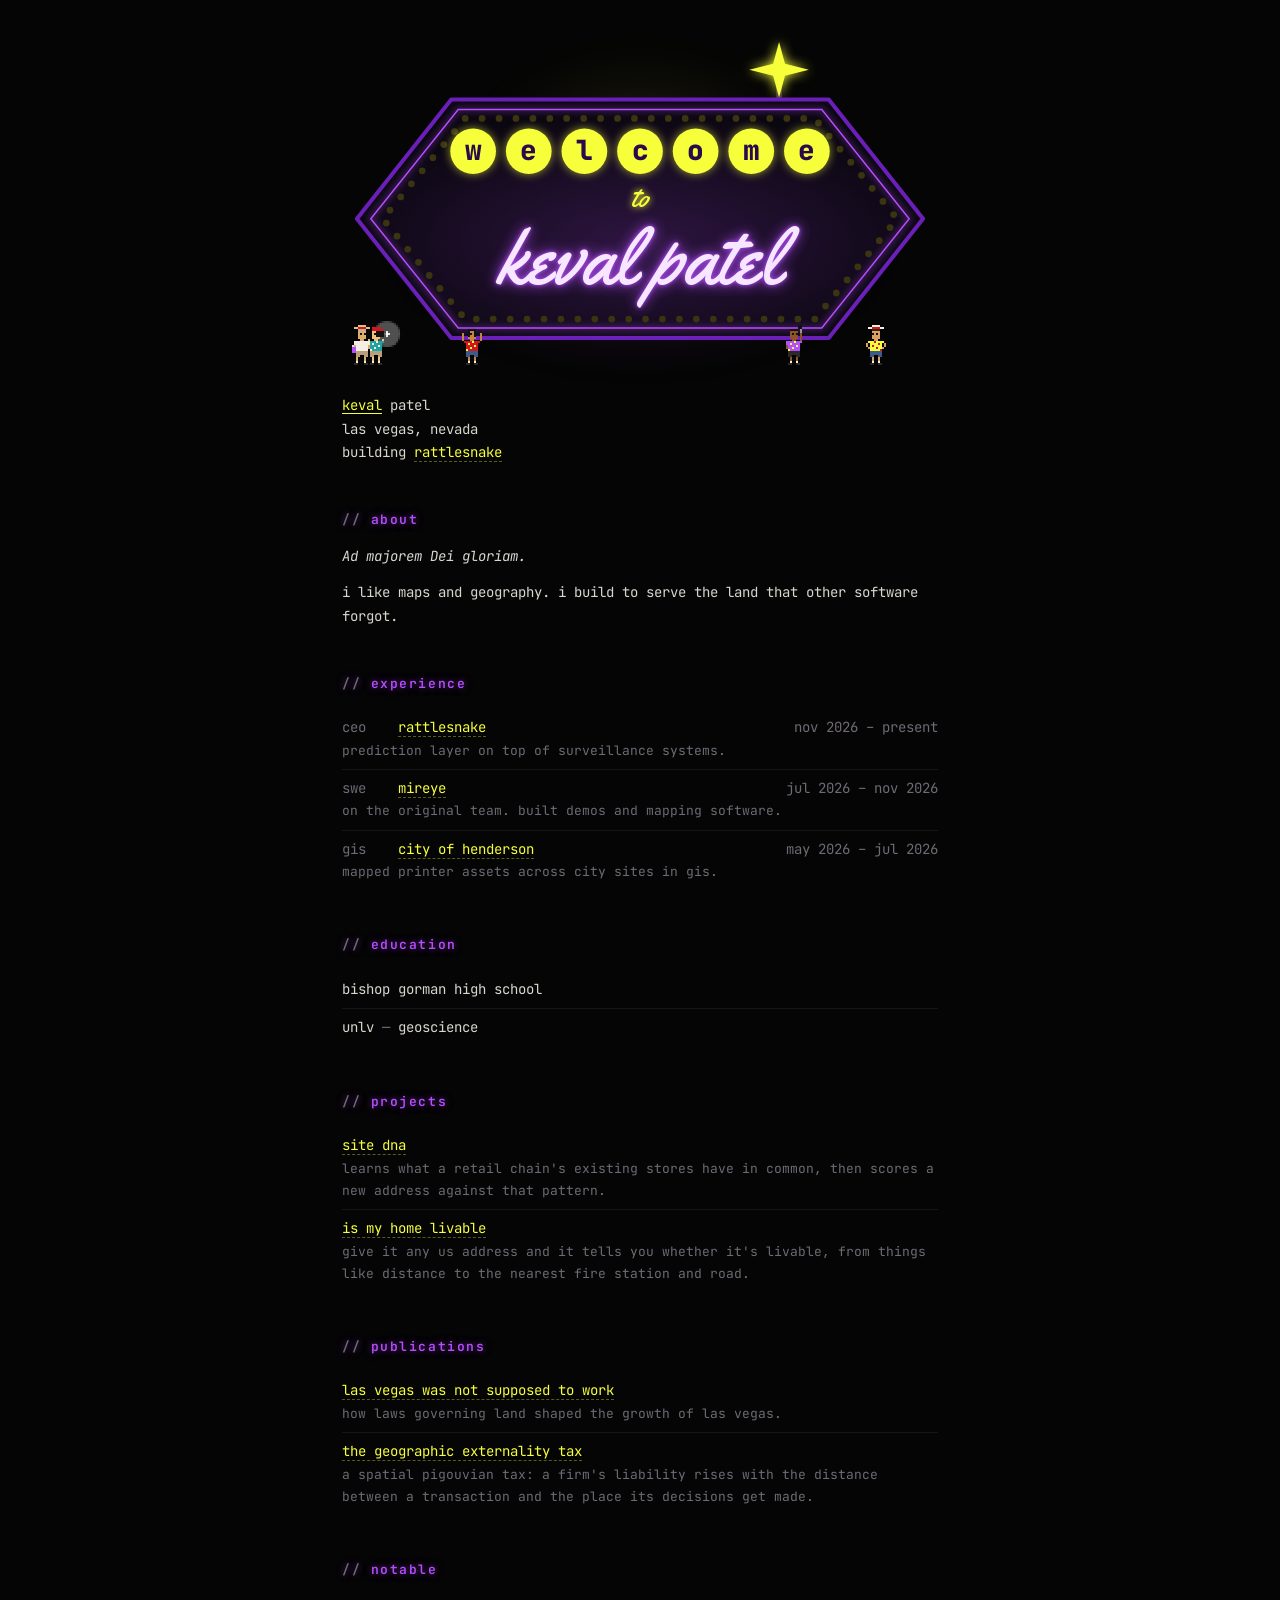
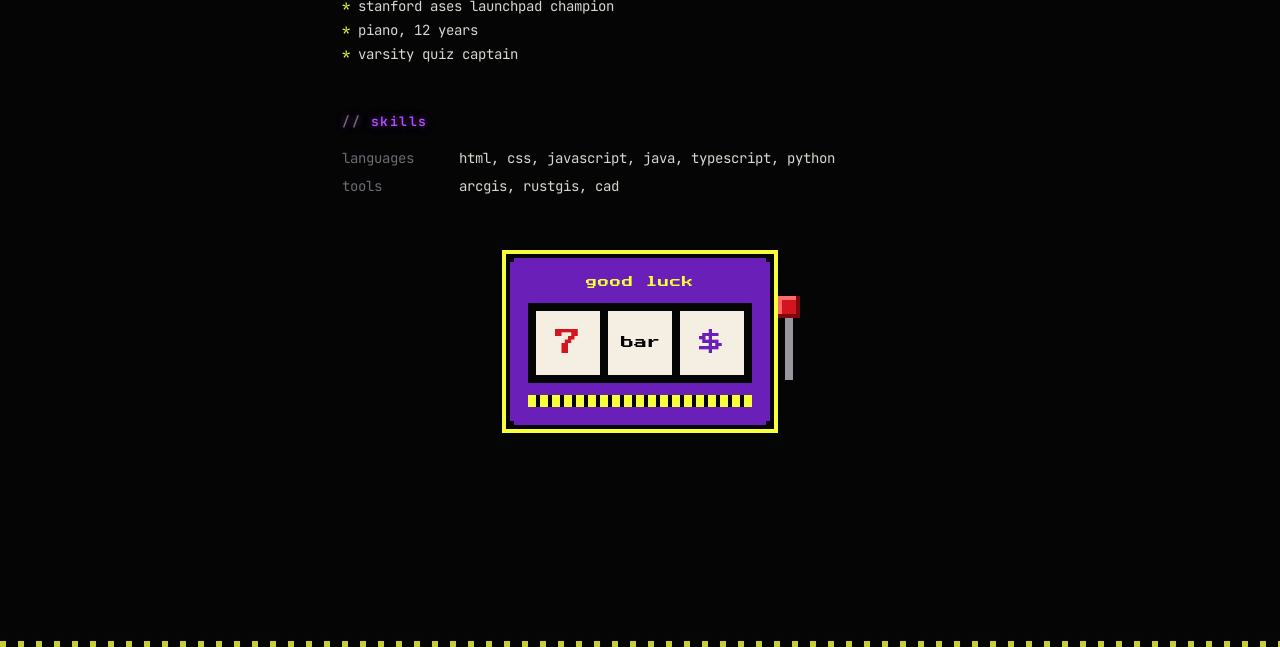
==== commit 8ef21991: "sign off -> tourists rally with a WE WANT KEVAL BACK banner; sign on -> they roll it up and go back " ====
--- a/index.html
+++ b/index.html
@@ -21,7 +21,7 @@
   <link rel="preconnect" href="https://fonts.googleapis.com">
   <link rel="preconnect" href="https://fonts.gstatic.com" crossorigin>
   <link href="https://fonts.googleapis.com/css2?family=JetBrains+Mono:wght@400;600;800&family=Press+Start+2P&family=Yellowtail&display=swap" rel="stylesheet">
-  <link rel="stylesheet" href="style.css?v=1795160942">
+  <link rel="stylesheet" href="style.css?v=1795161275">
 </head>
 <body>
   <main>
@@ -194,7 +194,7 @@
   <!-- showgirls on parade while you scroll -->
   <div class="parade" id="parade" aria-hidden="true"></div>
 
-  <script src="main.js?v=1795160942"></script>
+  <script src="main.js?v=1795161275"></script>
   <script data-goatcounter="https://kevalpatel.goatcounter.com/count" async src="https://gc.zgo.at/count.js"></script>
 </body>
 </html>
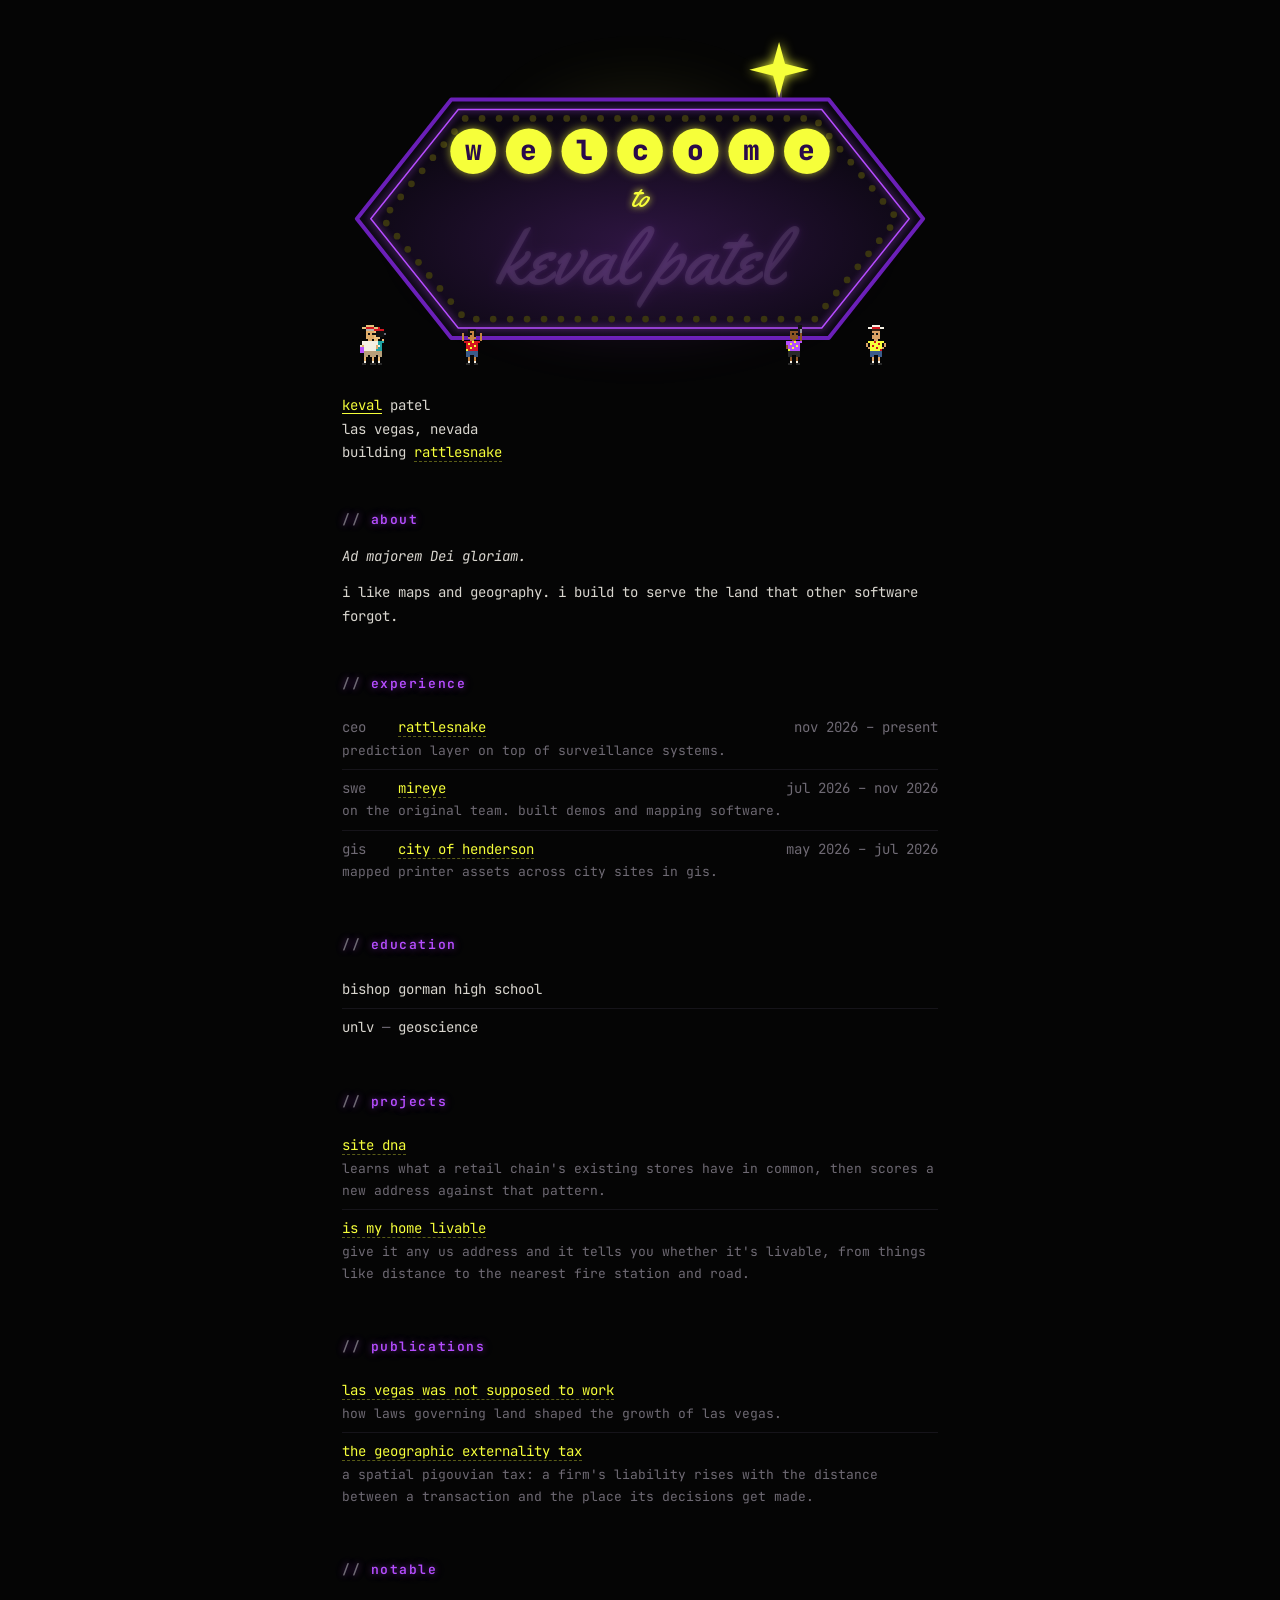
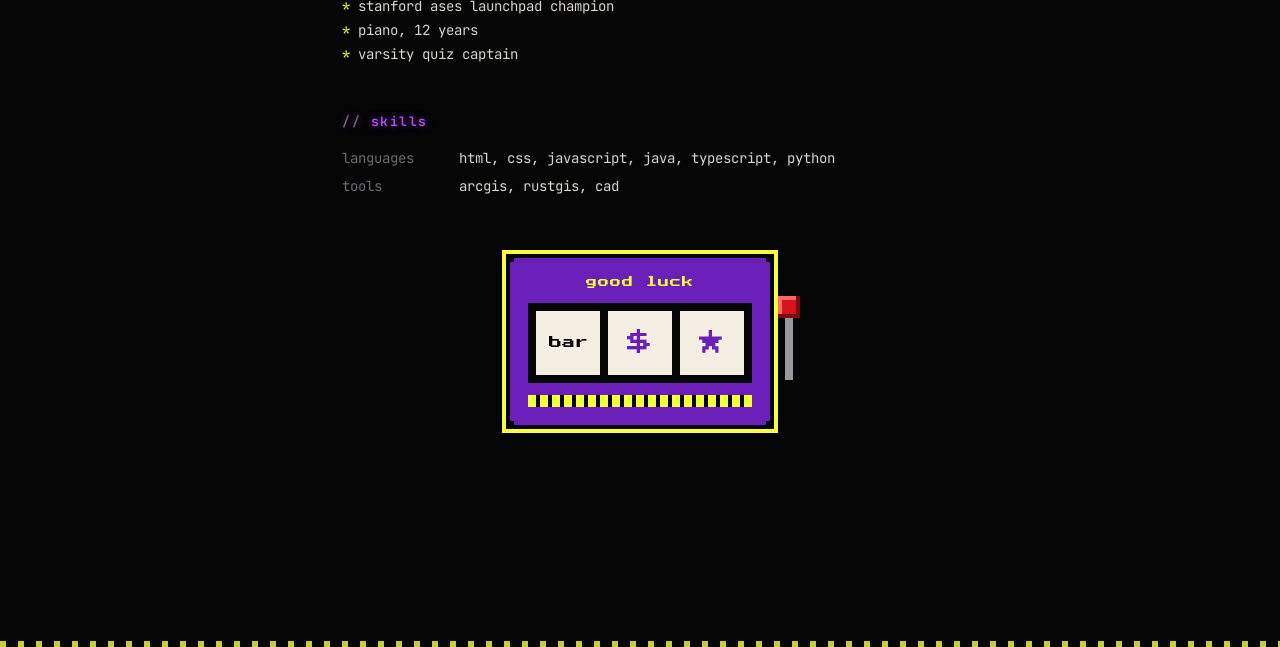
==== commit 38c69a76: "search: real title/description, canonical, Person structured data, robots.txt, sitemap Co-Authored-B" ====
--- a/index.html
+++ b/index.html
@@ -3,8 +3,8 @@
 <head>
   <meta charset="utf-8">
   <meta name="viewport" content="width=device-width, initial-scale=1">
-  <title>keval patel</title>
-  <meta name="description" content="keval patel — las vegas, nevada. building rattlesnake.">
+  <title>Keval Patel</title>
+  <meta name="description" content="Keval Patel is a builder from Las Vegas, Nevada, working on Rattlesnake, a prediction layer for surveillance systems at remote sites. Previously at Mireye and the City of Henderson.">
   <meta property="og:title" content="keval patel">
   <meta property="og:description" content="las vegas, nevada. building rattlesnake.">
   <meta property="og:type" content="website">
@@ -15,6 +15,25 @@
   <meta property="og:image:alt" content="a neon las vegas style sign reading welcome to keval patel">
   <meta name="twitter:card" content="summary_large_image">
   <meta name="theme-color" content="#050505">
+  <link rel="canonical" href="https://kevalpa.tel/">
+  <script type="application/ld+json">
+  {
+    "@context": "https://schema.org",
+    "@type": "Person",
+    "name": "Keval Patel",
+    "url": "https://kevalpa.tel/",
+    "image": "https://kevalpa.tel/og.png",
+    "jobTitle": "Founder & CEO",
+    "worksFor": { "@type": "Organization", "name": "Rattlesnake", "url": "https://userattlesnake.com" },
+    "homeLocation": { "@type": "Place", "name": "Las Vegas, Nevada" },
+    "alumniOf": { "@type": "EducationalOrganization", "name": "Bishop Gorman High School" },
+    "knowsAbout": ["GIS", "geospatial software", "maps", "geography"],
+    "sameAs": [
+      "https://www.linkedin.com/in/kevalpatelnevada/",
+      "https://github.com/Kevlar16"
+    ]
+  }
+  </script>
   <link rel="icon" href="favicon.svg?v=2" type="image/svg+xml">
   <link rel="icon" href="favicon-32.png?v=2" type="image/png" sizes="32x32">
   <link rel="apple-touch-icon" href="apple-touch-icon.png?v=2">
